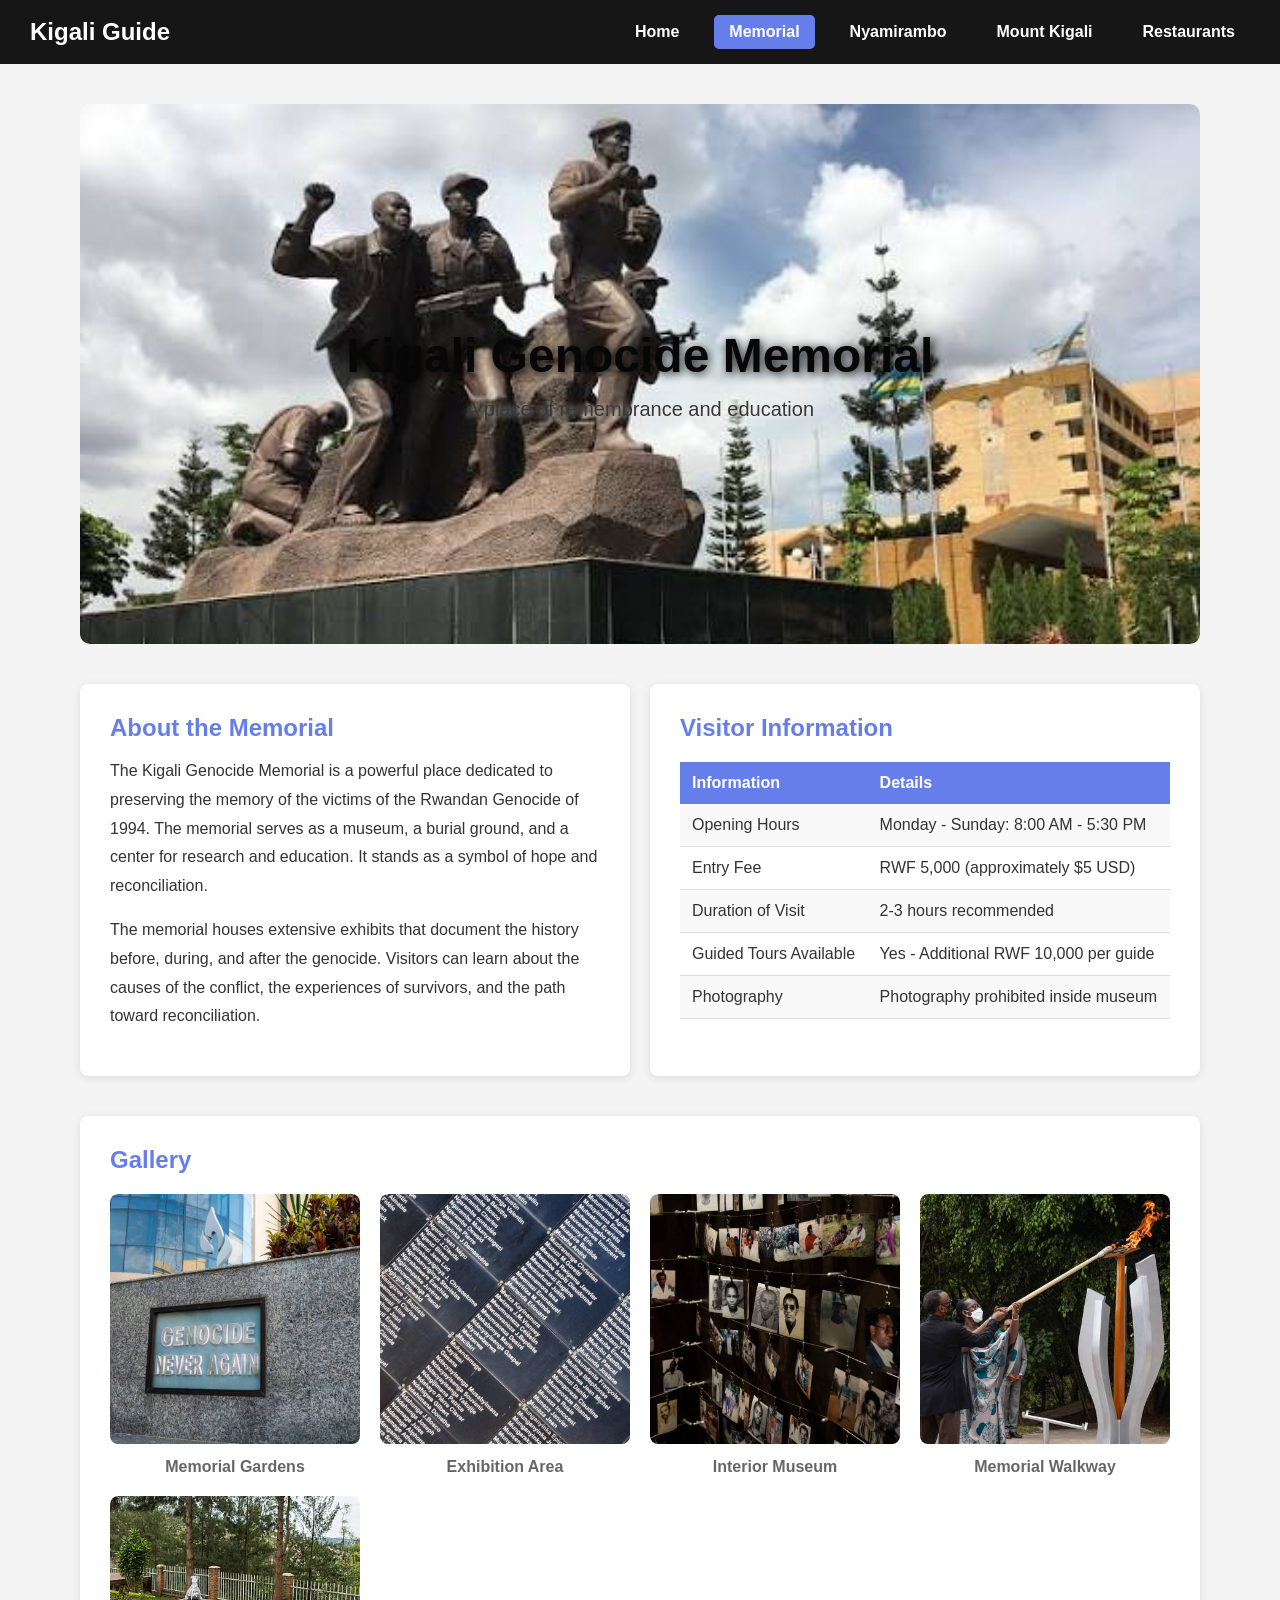
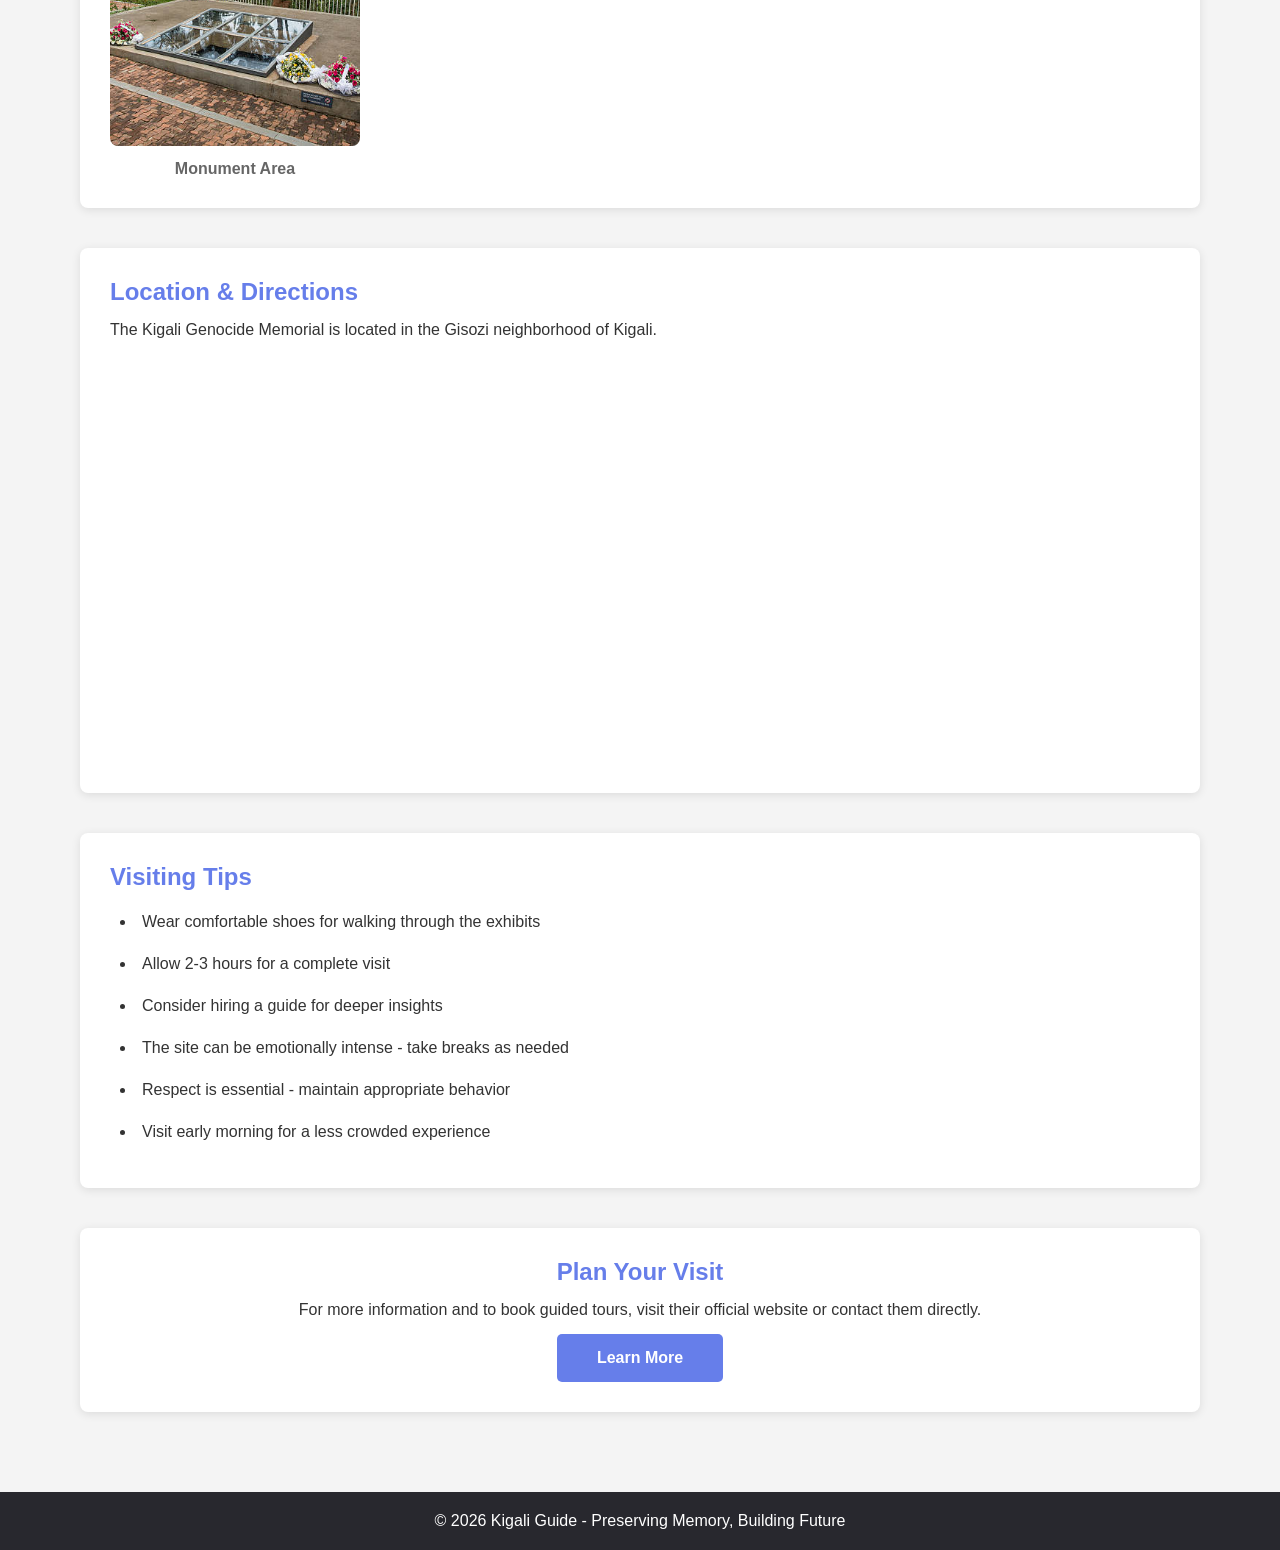
==== memorial.html @ f2fc0da9 "Add memorial page with styling" ====
<!DOCTYPE html>
<html lang="en">
<head>
    <meta charset="UTF-8">
    <meta name="viewport" content="width=device-width, initial-scale=1.0">
    <title>Kigali Genocide Memorial - Kigali Guide</title>
    <link rel="stylesheet" href="memorial.css">
</head>
<body>

<div class="page-container">

    <nav>
        <h2>Kigali Guide</h2>
        <div class="links">
            <a href="index.html">Home</a>
            <a href="memorial.html" class="active">Memorial</a>
            <a href="nyamirambo.html">Nyamirambo</a>
            <a href="mount.html">Mount Kigali</a>
            <a href="restaurants.html">Restaurants</a>
        </div>
    </nav>

    <main class="memorial-content">
        <section class="hero">
            <h1>Kigali Genocide Memorial</h1>
            <p>A place of remembrance and education</p>
        </section>

        <div class="sections-row">
        <section class="content-section">
            <h2>About the Memorial</h2>
            <p>The Kigali Genocide Memorial is a powerful place dedicated to preserving the memory of the victims of the Rwandan Genocide of 1994. The memorial serves as a museum, a burial ground, and a center for research and education. It stands as a symbol of hope and reconciliation.</p>
            <p>The memorial houses extensive exhibits that document the history before, during, and after the genocide. Visitors can learn about the causes of the conflict, the experiences of survivors, and the path toward reconciliation.</p>
        </section>

        <section class="info-section">
            <h2>Visitor Information</h2>
            <table class="info-table">
                <tr>
                    <th>Information</th>
                    <th>Details</th>
                </tr>
                <tr>
                    <td>Opening Hours</td>
                    <td>Monday - Sunday: 8:00 AM - 5:30 PM</td>
                </tr>
                <tr>
                    <td>Entry Fee</td>
                    <td>RWF 5,000 (approximately $5 USD)</td>
                </tr>
                <tr>
                    <td>Duration of Visit</td>
                    <td>2-3 hours recommended</td>
                </tr>
                <tr>
                    <td>Guided Tours Available</td>
                    <td>Yes - Additional RWF 10,000 per guide</td>
                </tr>
                <tr>
                    <td>Photography</td>
                    <td>Photography prohibited inside museum</td>
                </tr>
            </table>
        </section>
        </div>

        <section class="image-gallery">
            <h2>Gallery</h2>
            <div class="gallery-grid">
                <div class="gallery-item">
                    <img src="images/memorial2-image.jpg" alt="Memorial gardens">
                    <p>Memorial Gardens</p>
                </div>
                <div class="gallery-item">
                    <img src="images/memorial3-image.jpg" alt="Exhibit hall">
                    <p>Exhibition Area</p>
                </div>
                <div class="gallery-item">
                    <img src="images/memorial4-image.jpg" alt="Memorial interior">
                    <p>Interior Museum</p>
                </div>
                <div class="gallery-item">
                    <img src="images/memorial5-image.jpg" alt="Memorial walkway">
                    <p>Memorial Walkway</p>
                </div>
                <div class="gallery-item">
                    <img src="images/memorial6-image.jpg" alt="Memorial monument">
                    <p>Monument Area</p>
                </div>
            </div>
        </section>

        <section class="location-section">
            <h2>Location & Directions</h2>
            <p>The Kigali Genocide Memorial is located in the Gisozi neighborhood of Kigali.</p>
            <iframe src="https://www.google.com/maps/embed?pb=!1m18!1m12!1m3!1d3987.4514706929907!2d30.05989!3d-1.954!2m3!1f0!2f0!3f0!3m2!1i1024!2i768!4f13.1!3m3!1m2!1s0x19d640d7e8fb5d49%3A0x79c8e7eca08e4d32!2sKigali%20Genocide%20Memorial!5e0!3m2!1sen!2srw!4v1640000000000" width="100%" height="400" style="border:0;" allowfullscreen="" loading="lazy"></iframe>
        </section>

        <section class="visiting-tips">
            <h2>Visiting Tips</h2>
            <ul class="tips-list">
                <li>Wear comfortable shoes for walking through the exhibits</li>
                <li>Allow 2-3 hours for a complete visit</li>
                <li>Consider hiring a guide for deeper insights</li>
                <li>The site can be emotionally intense - take breaks as needed</li>
                <li>Respect is essential - maintain appropriate behavior</li>
                <li>Visit early morning for a less crowded experience</li>
            </ul>
        </section>

        <section class="cta-section">
            <h2>Plan Your Visit</h2>
            <p>For more information and to book guided tours, visit their official website or contact them directly.</p>
            <a href="https://www.kigaligenocidememorial.rw/" target="_blank" class="cta-btn">Learn More</a>
        </section>
    </main>

    <footer>
        <p>© 2026 Kigali Guide - Preserving Memory, Building Future</p>
    </footer>

</div>

</body>
</html>
---- memorial.css ----
* {
    margin: 0;
    padding: 0;
    box-sizing: border-box;
}

body {
    font-family: Arial, sans-serif;
    background-color: #f4f4f4;
    color: #333;
}

html, body {
    height: 100%;
    margin: 0;
}

.page-container {
    display: flex;
    flex-direction: column;
    min-height: 100vh;
}

nav {
    display: flex;
    justify-content: space-between;
    align-items: center;
    background-color: #161617;
    padding: 15px 30px;
}

nav h2 {
    color: white;
    margin: 0;
}

nav .links {
    display: flex;
    gap: 20px;
}

nav a {
    color: white;
    text-decoration: none;
    font-weight: bold;
    padding: 8px 15px;
    border-radius: 5px;
    transition: all 0.3s;
}

nav a:hover {
    color: rgb(133, 186, 222);
    background-color: rgba(133, 186, 222, 0.1);
}

nav a.active {
    background-color: #667eea;
    color: white;
}

main {
    flex: 1;
    padding: 40px;
    max-width: 1200px;
    margin: 0 auto;
    width: 100%;
}

.hero {
    height: 60vh;
    background-image: url("images/memorial8-image.jpeg");
    background-size: cover;
    background-position: top center;
    background-repeat: no-repeat;
    color: white;
    border-radius: 10px;
    margin-bottom: 40px;
    text-align: center;
    display: flex;
    flex-direction: column;
    justify-content: center;
    align-items: center;
}

.hero h1 {
    font-size: 48px;
    margin-bottom: 15px;
    color: #080708;
    text-shadow: 2px 2px 10px rgba(0, 0, 0, 0.9);
}

.hero p {
    font-size: 20px;
    color: #3a3737;
    text-shadow: 1px 1px 6px rgba(255, 255, 255, 0.6);
}

.sections-row {
    display: flex;
    gap: 20px;
    margin-bottom: 40px;
}

.sections-row .content-section,
.sections-row .info-section {
    flex: 1;
    margin-bottom: 0;
}

.content-section {
    background-color: white;
    padding: 30px;
    border-radius: 8px;
    box-shadow: 0 2px 10px rgba(0, 0, 0, 0.1);
    margin-bottom: 40px;
}

.content-section h2 {
    color: #667eea;
    margin-bottom: 15px;
}

.content-section p {
    line-height: 1.8;
    margin-bottom: 15px;
}

.info-section {
    background-color: white;
    padding: 30px;
    border-radius: 8px;
    box-shadow: 0 2px 10px rgba(0, 0, 0, 0.1);
    margin-bottom: 40px;
}

.info-section h2 {
    color: #667eea;
    margin-bottom: 20px;
}

.info-table {
    width: 100%;
    border-collapse: collapse;
    margin-bottom: 20px;
}

.info-table th {
    background-color: #667eea;
    color: white;
    padding: 12px;
    text-align: left;
    font-weight: bold;
}

.info-table td {
    padding: 12px;
    border-bottom: 1px solid #ddd;
}

.info-table tr:nth-child(even) {
    background-color: #f9f9f9;
}

.info-table tr:hover {
    background-color: #f0f0f0;
}

.image-gallery {
    background-color: white;
    padding: 30px;
    border-radius: 8px;
    box-shadow: 0 2px 10px rgba(0, 0, 0, 0.1);
    margin-bottom: 40px;
}

.image-gallery h2 {
    color: #667eea;
    margin-bottom: 20px;
}

.gallery-grid {
    display: grid;
    grid-template-columns: repeat(auto-fit, minmax(250px, 1fr));
    gap: 20px;
}

.gallery-item {
    text-align: center;
    overflow: hidden;
    border-radius: 8px;
}

.gallery-item img {
    width: 100%;
    height: 250px;
    object-fit: cover;
    border-radius: 8px;
    transition: transform 0.3s;
}

.gallery-item img:hover {
    transform: scale(1.05);
}

.placeholder-image {
    background-color: #d3d3d3;
    border: 2px dashed #999;
    border-radius: 8px;
    width: 100%;
    height: 250px;
    display: flex;
    align-items: center;
    justify-content: center;
    color: #999;
    font-size: 18px;
    margin: 10px 0;
}

.gallery-item p {
    margin-top: 10px;
    font-weight: bold;
    color: #666;
}

.location-section {
    background-color: white;
    padding: 30px;
    border-radius: 8px;
    box-shadow: 0 2px 10px rgba(0, 0, 0, 0.1);
    margin-bottom: 40px;
}

.location-section h2 {
    color: #667eea;
    margin-bottom: 15px;
}

.location-section p {
    margin-bottom: 20px;
}

.visiting-tips {
    background-color: white;
    padding: 30px;
    border-radius: 8px;
    box-shadow: 0 2px 10px rgba(0, 0, 0, 0.1);
    margin-bottom: 40px;
}

.visiting-tips h2 {
    color: #667eea;
    margin-bottom: 15px;
}

.tips-list {
    list-style-position: inside;
    line-height: 2;
}

.tips-list li {
    margin-bottom: 10px;
    padding-left: 10px;
}

.cta-section {
    background-color: white;
    padding: 30px;
    border-radius: 8px;
    box-shadow: 0 2px 10px rgba(0, 0, 0, 0.1);
    text-align: center;
    margin-bottom: 40px;
}

.cta-section h2 {
    color: #667eea;
    margin-bottom: 15px;
}

.cta-btn {
    display: inline-block;
    background-color: #667eea;
    color: white;
    padding: 15px 40px;
    border-radius: 5px;
    text-decoration: none;
    font-weight: bold;
    transition: background-color 0.3s;
    margin-top: 15px;
}

.cta-btn:hover {
    background-color: #764ba2;
}

footer {
    margin-top: auto;
    background-color: #28282e;
    color: white;
    text-align: center;
    padding: 20px;
}

@media (max-width: 768px) {
    nav {
        flex-direction: column;
        gap: 15px;
    }
    
    nav .links {
        flex-wrap: wrap;
        justify-content: center;
    }
    
    main {
        padding: 20px;
    }
    
    .hero {
        padding: 40px 20px;
    }
    
    .hero h1 {
        font-size: 32px;
    }
    
    .gallery-grid {
        grid-template-columns: 1fr;
    }

    .sections-row {
        flex-direction: column;
    }
}
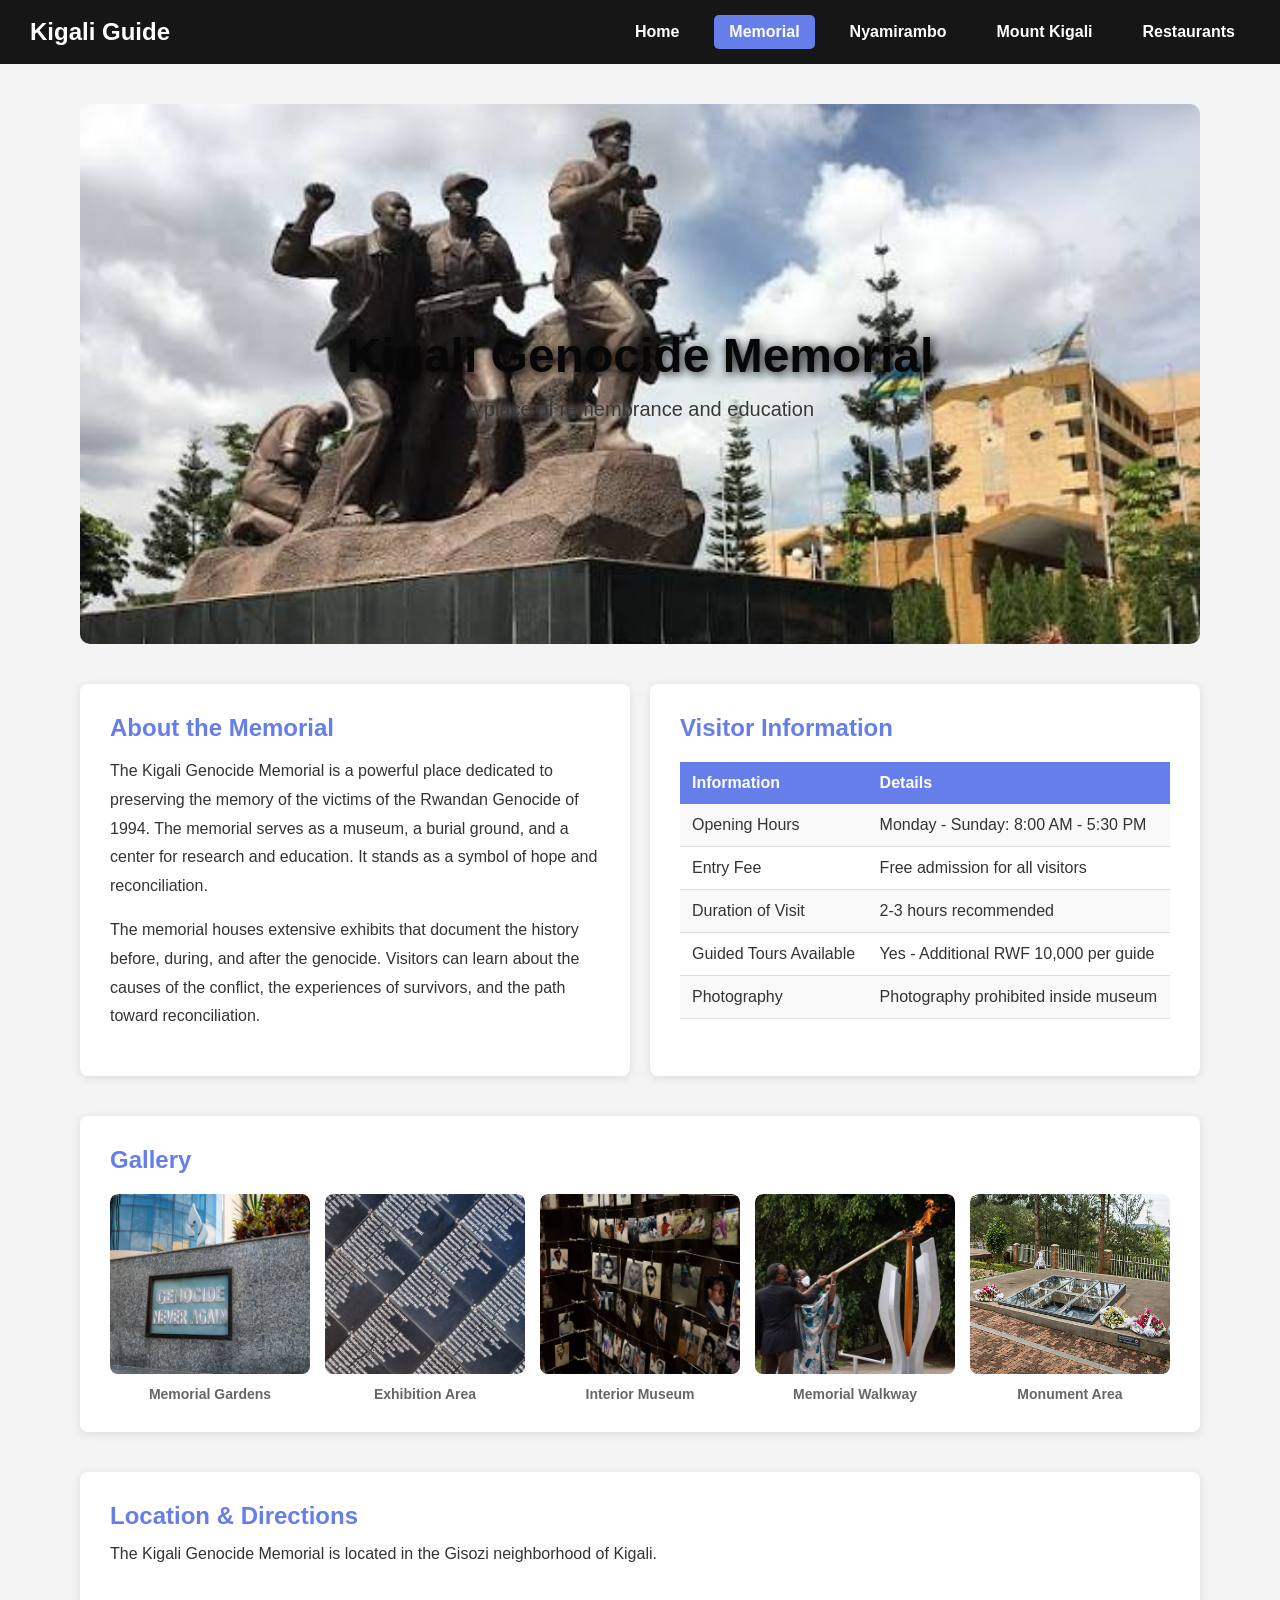
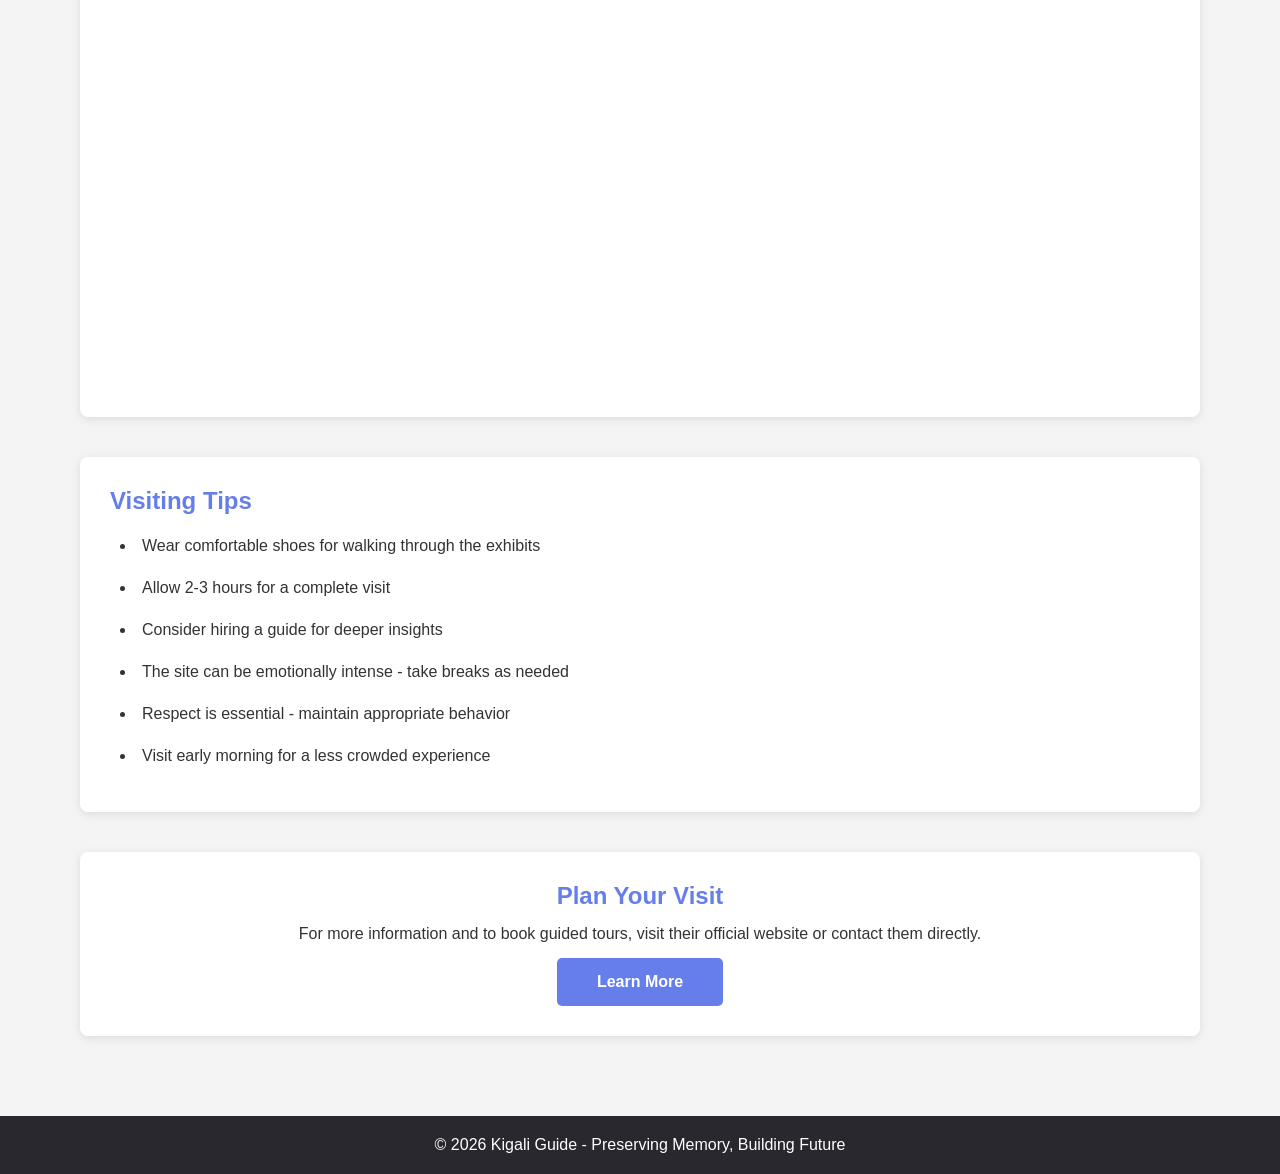
==== commit 9a424ff1: "i made some changes" ====
--- a/memorial.html
+++ b/memorial.html
@@ -5,6 +5,7 @@
     <meta name="viewport" content="width=device-width, initial-scale=1.0">
     <title>Kigali Genocide Memorial - Kigali Guide</title>
     <link rel="stylesheet" href="memorial.css">
+    <link rel="stylesheet" href="gallery.css">
 </head>
 <body>
 
@@ -47,7 +48,7 @@
                 </tr>
                 <tr>
                     <td>Entry Fee</td>
-                    <td>RWF 5,000 (approximately $5 USD)</td>
+                    <td>Free admission for all visitors</td>
                 </tr>
                 <tr>
                     <td>Duration of Visit</td>
--- a/gallery.css
+++ b/gallery.css
@@ -0,0 +1,56 @@
+/* Gallery Styles - Universal for all pages */
+.image-gallery {
+    background-color: white;
+    padding: 30px;
+    border-radius: 8px;
+    box-shadow: 0 2px 10px rgba(0, 0, 0, 0.1);
+    margin-bottom: 40px;
+}
+
+.image-gallery h2 {
+    color: #667eea;
+    margin-bottom: 20px;
+}
+
+.gallery-grid {
+    display: grid;
+    grid-template-columns: repeat(auto-fit, minmax(200px, 1fr));
+    gap: 15px;
+}
+
+.gallery-item {
+    text-align: center;
+    overflow: hidden;
+    border-radius: 8px;
+}
+
+.gallery-item img {
+    width: 100%;
+    height: 180px;
+    object-fit: cover;
+    border-radius: 8px;
+    transition: transform 0.3s, box-shadow 0.3s;
+}
+
+.gallery-item img:hover {
+    transform: scale(1.05);
+    box-shadow: 0 4px 15px rgba(0, 0, 0, 0.3);
+}
+
+.gallery-item p {
+    margin-top: 8px;
+    font-weight: bold;
+    color: #666;
+    font-size: 14px;
+}
+
+@media (max-width: 768px) {
+    .gallery-grid {
+        grid-template-columns: repeat(auto-fit, minmax(150px, 1fr));
+        gap: 10px;
+    }
+    
+    .gallery-item img {
+        height: 150px;
+    }
+}
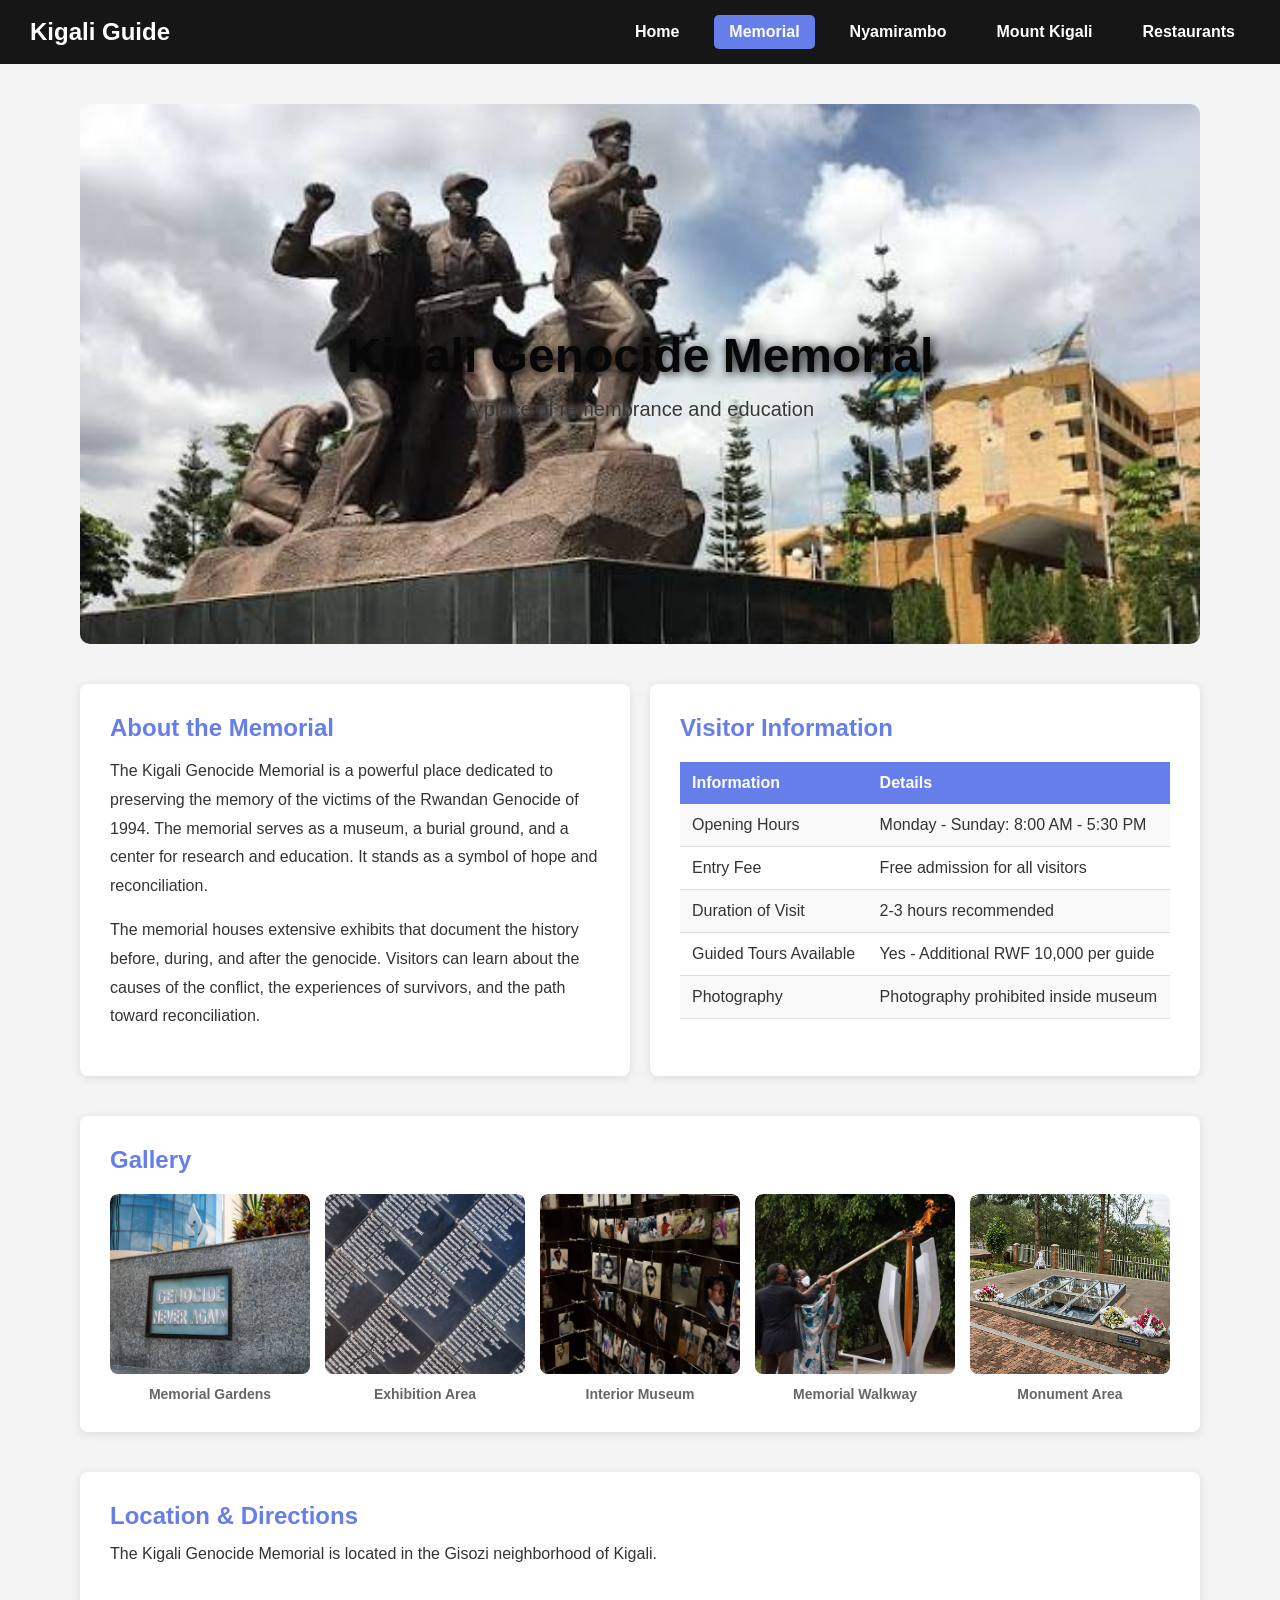
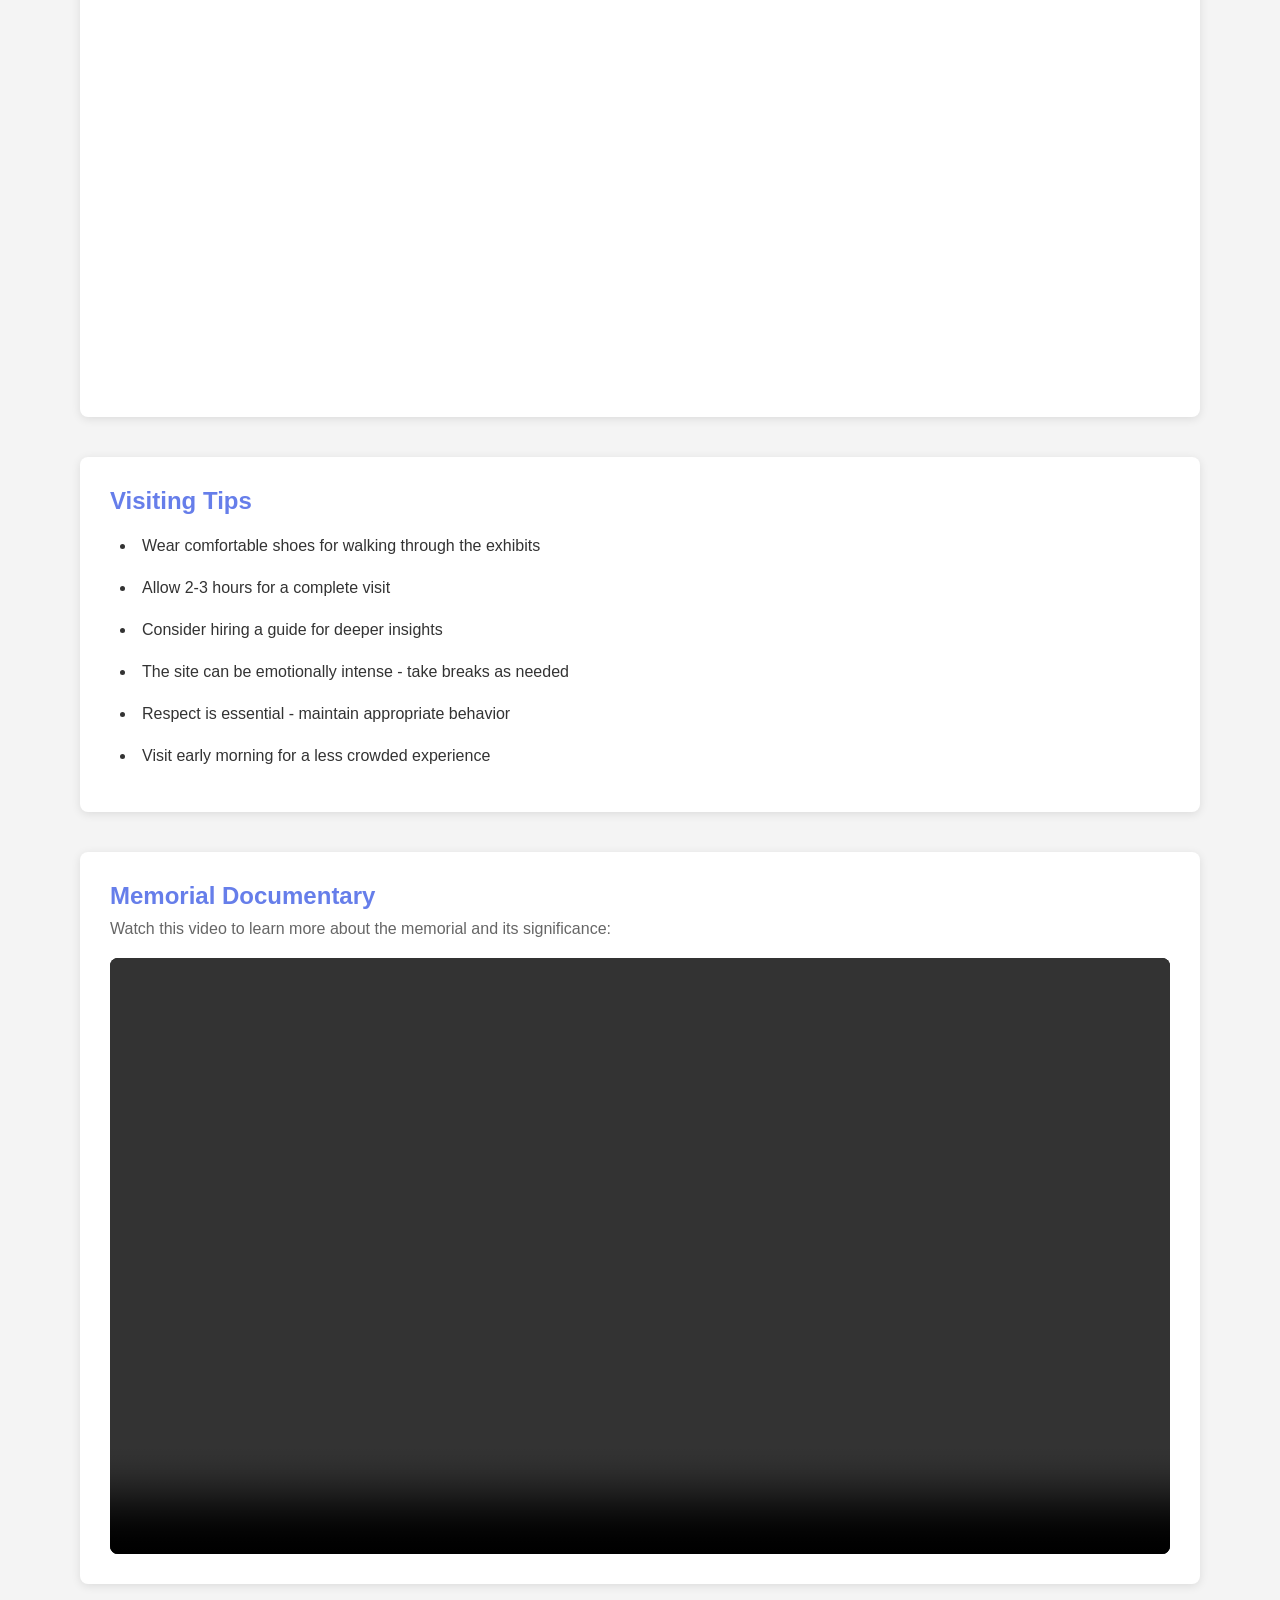
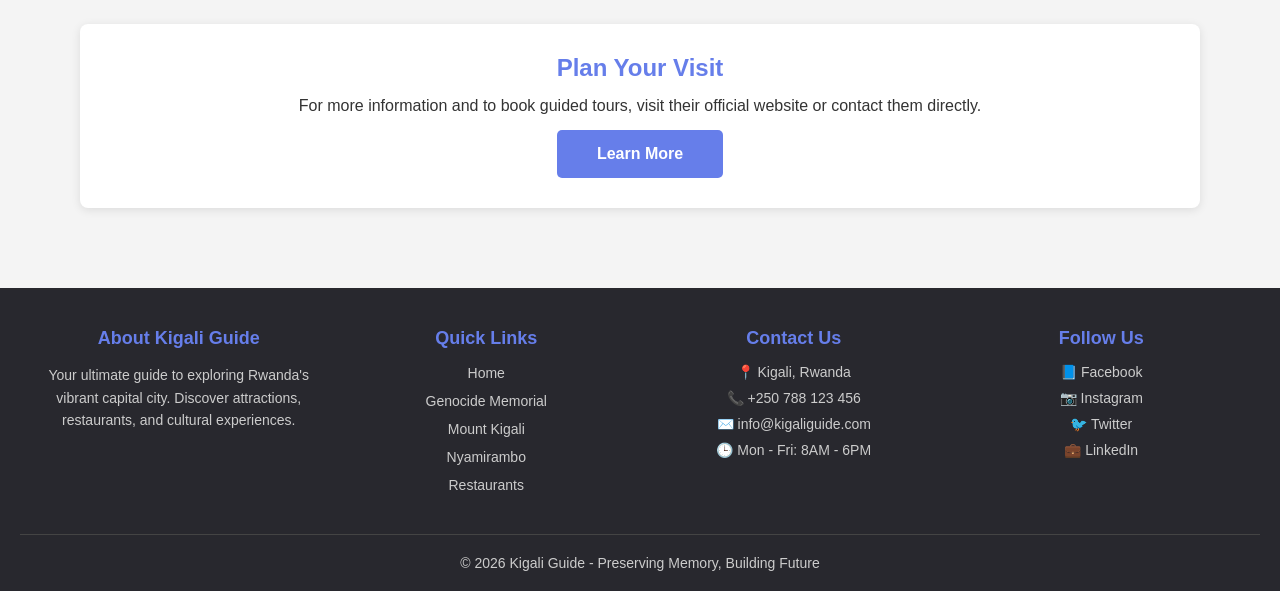
==== commit d5f5d777: "i made some changes" ====
--- a/memorial.html
+++ b/memorial.html
@@ -5,7 +5,6 @@
     <meta name="viewport" content="width=device-width, initial-scale=1.0">
     <title>Kigali Genocide Memorial - Kigali Guide</title>
     <link rel="stylesheet" href="memorial.css">
-    <link rel="stylesheet" href="gallery.css">
 </head>
 <body>
 
@@ -110,6 +109,17 @@
             </ul>
         </section>
 
+        <section class="video-section">
+            <h2>Memorial Documentary</h2>
+            <p>Watch this video to learn more about the memorial and its significance:</p>
+            <div class="video-container">
+                <video width="100%" height="400" controls>
+                    <source src="video/memorial-video.mp4" type="video/mp4">
+                    Your browser does not support the video tag.
+                </video>
+            </div>
+        </section>
+
         <section class="cta-section">
             <h2>Plan Your Visit</h2>
             <p>For more information and to book guided tours, visit their official website or contact them directly.</p>
@@ -118,7 +128,46 @@
     </main>
 
     <footer>
-        <p>© 2026 Kigali Guide - Preserving Memory, Building Future</p>
+        <div class="footer-content">
+            <div class="footer-section">
+                <h3>About Kigali Guide</h3>
+                <p>Your ultimate guide to exploring Rwanda's vibrant capital city. Discover attractions, restaurants, and cultural experiences.</p>
+            </div>
+            
+            <div class="footer-section">
+                <h3>Quick Links</h3>
+                <ul class="footer-links">
+                    <li><a href="index.html">Home</a></li>
+                    <li><a href="memorial.html">Genocide Memorial</a></li>
+                    <li><a href="mount.html">Mount Kigali</a></li>
+                    <li><a href="nyamirambo.html">Nyamirambo</a></li>
+                    <li><a href="restaurants.html">Restaurants</a></li>
+                </ul>
+            </div>
+            
+            <div class="footer-section">
+                <h3>Contact Us</h3>
+                <ul class="footer-contact">
+                    <li>📍 Kigali, Rwanda</li>
+                    <li>📞 +250 788 123 456</li>
+                    <li>✉️ info@kigaliguide.com</li>
+                    <li>🕒 Mon - Fri: 8AM - 6PM</li>
+                </ul>
+            </div>
+            
+            <div class="footer-section">
+                <h3>Follow Us</h3>
+                <div class="social-media">
+                    <a href="#" class="social-icon">📘 Facebook</a>
+                    <a href="#" class="social-icon">📷 Instagram</a>
+                    <a href="#" class="social-icon">🐦 Twitter</a>
+                    <a href="#" class="social-icon">💼 LinkedIn</a>
+                </div>
+            </div>
+        </div>
+        <div class="footer-bottom">
+            <p>© 2026 Kigali Guide - Preserving Memory, Building Future</p>
+        </div>
     </footer>
 
 </div>
--- a/memorial.css
+++ b/memorial.css
@@ -180,8 +180,8 @@
 
 .gallery-grid {
     display: grid;
-    grid-template-columns: repeat(auto-fit, minmax(250px, 1fr));
-    gap: 20px;
+    grid-template-columns: repeat(auto-fit, minmax(200px, 1fr));
+    gap: 15px;
 }
 
 .gallery-item {
@@ -192,34 +192,22 @@
 
 .gallery-item img {
     width: 100%;
-    height: 250px;
+    height: 180px;
     object-fit: cover;
     border-radius: 8px;
-    transition: transform 0.3s;
+    transition: transform 0.3s, box-shadow 0.3s;
 }
 
 .gallery-item img:hover {
     transform: scale(1.05);
-}
-
-.placeholder-image {
-    background-color: #d3d3d3;
-    border: 2px dashed #999;
-    border-radius: 8px;
-    width: 100%;
-    height: 250px;
-    display: flex;
-    align-items: center;
-    justify-content: center;
-    color: #999;
-    font-size: 18px;
-    margin: 10px 0;
+    box-shadow: 0 4px 15px rgba(0, 0, 0, 0.3);
 }
 
 .gallery-item p {
-    margin-top: 10px;
+    margin-top: 8px;
     font-weight: bold;
     color: #666;
+    font-size: 14px;
 }
 
 .location-section {
@@ -331,3 +319,133 @@
         flex-direction: column;
     }
 }
+
+
+/* Enhanced Footer Styles */
+footer {
+    margin-top: auto;
+    background-color: #28282e;
+    color: white;
+    padding: 40px 20px 20px 20px;
+}
+
+.footer-content {
+    max-width: 1200px;
+    margin: 0 auto;
+    display: grid;
+    grid-template-columns: repeat(auto-fit, minmax(250px, 1fr));
+    gap: 30px;
+    margin-bottom: 30px;
+}
+
+.footer-section h3 {
+    color: #667eea;
+    margin-bottom: 15px;
+    font-size: 18px;
+}
+
+.footer-section p {
+    line-height: 1.6;
+    font-size: 14px;
+    color: #ccc;
+}
+
+.footer-links {
+    list-style: none;
+    padding: 0;
+    margin: 0;
+}
+
+.footer-links li {
+    margin-bottom: 10px;
+}
+
+.footer-links a {
+    color: #ccc;
+    text-decoration: none;
+    font-size: 14px;
+    transition: color 0.3s;
+}
+
+.footer-links a:hover {
+    color: #667eea;
+}
+
+.footer-contact {
+    list-style: none;
+    padding: 0;
+    margin: 0;
+}
+
+.footer-contact li {
+    margin-bottom: 10px;
+    font-size: 14px;
+    color: #ccc;
+}
+
+.social-media {
+    display: flex;
+    flex-direction: column;
+    gap: 10px;
+}
+
+.social-icon {
+    color: #ccc;
+    text-decoration: none;
+    font-size: 14px;
+    transition: color 0.3s;
+    display: inline-block;
+}
+
+.social-icon:hover {
+    color: #667eea;
+}
+
+.footer-bottom {
+    text-align: center;
+    padding-top: 20px;
+    border-top: 1px solid #444;
+}
+
+.footer-bottom p {
+    margin: 0;
+    font-size: 14px;
+    color: #ccc;
+}
+
+
+.video-section {
+    background-color: white;
+    padding: 30px;
+    border-radius: 8px;
+    box-shadow: 0 2px 10px rgba(0, 0, 0, 0.1);
+    margin-bottom: 40px;
+}
+
+.video-section h2 {
+    color: #667eea;
+    margin-bottom: 10px;
+}
+
+.video-section p {
+    margin-bottom: 20px;
+    color: #666;
+}
+
+.video-container {
+    width: 100%;
+    background-color: #000;
+    border-radius: 8px;
+    overflow: hidden;
+    position: relative;
+    padding-bottom: 56.25%; /* 16:9 aspect ratio */
+}
+
+.video-container video {
+    position: absolute;
+    top: 0;
+    left: 0;
+    width: 100%;
+    height: 100%;
+    object-fit: cover;
+}
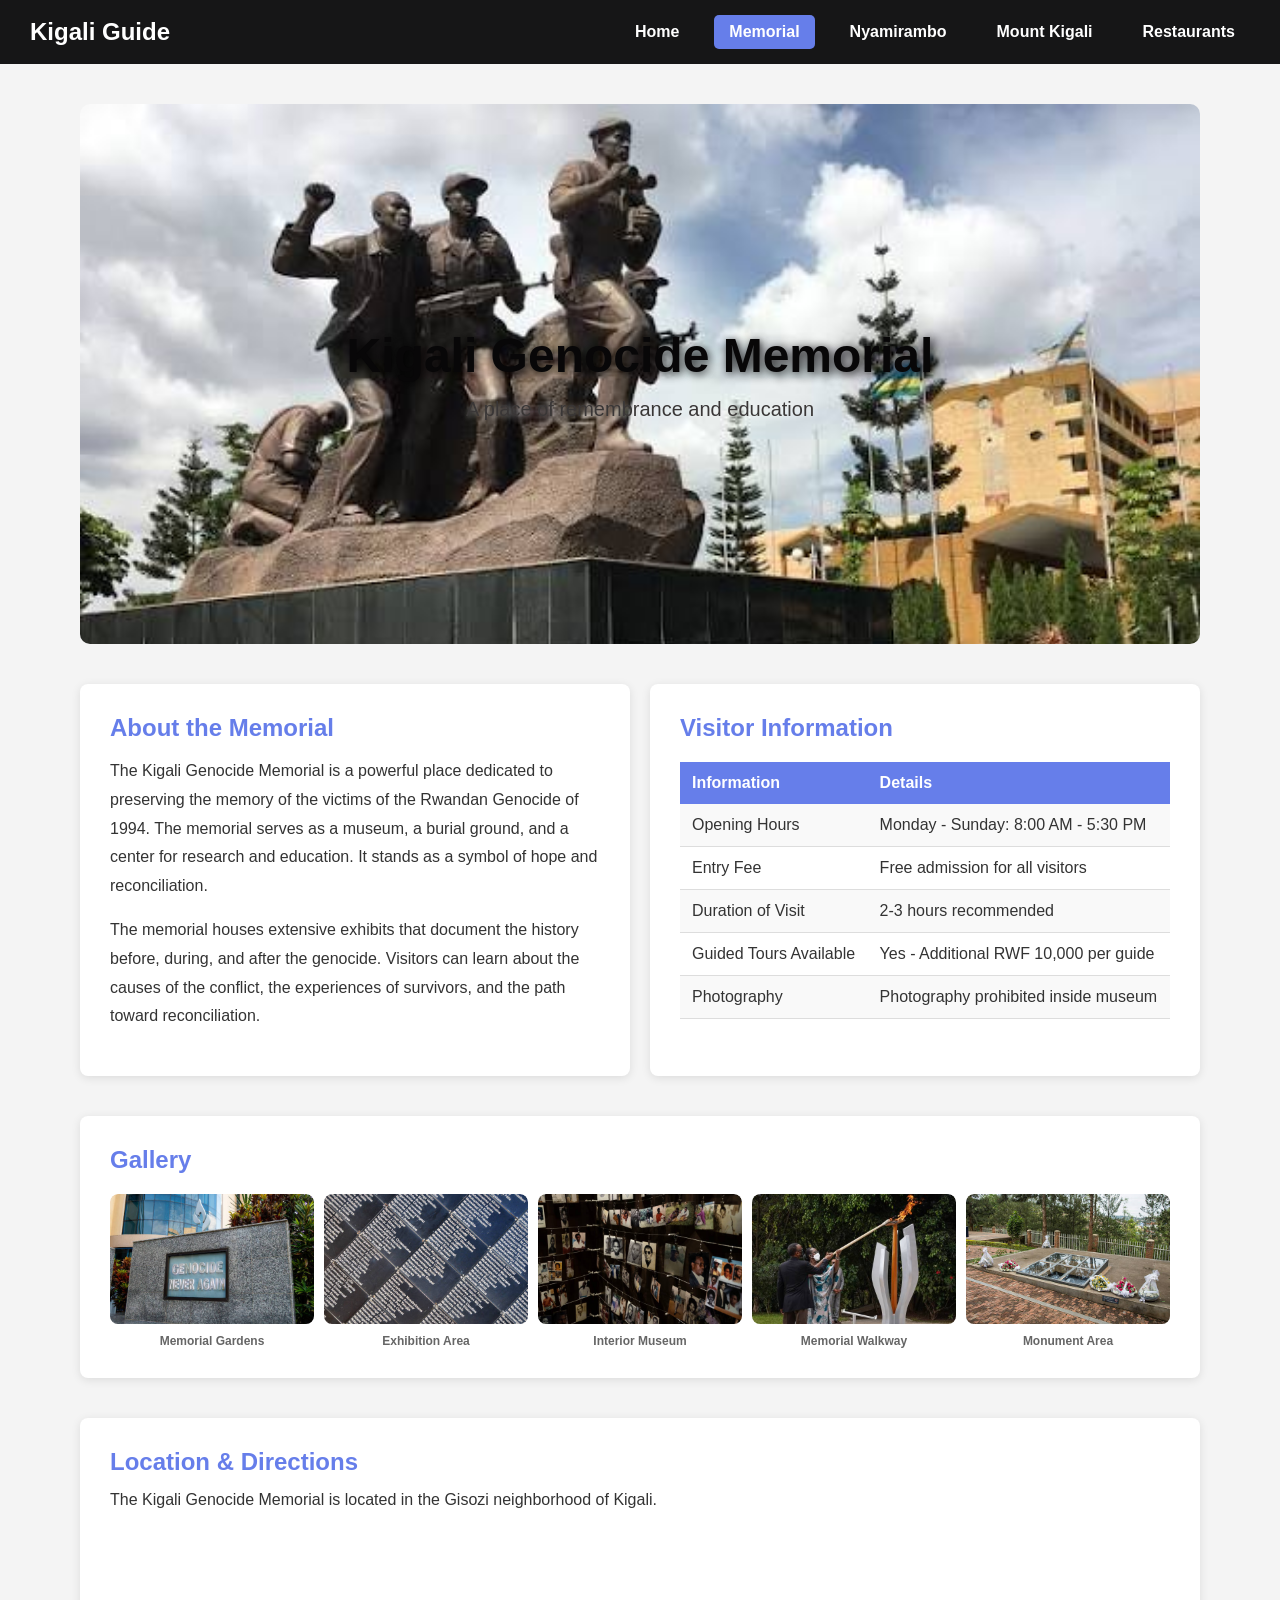
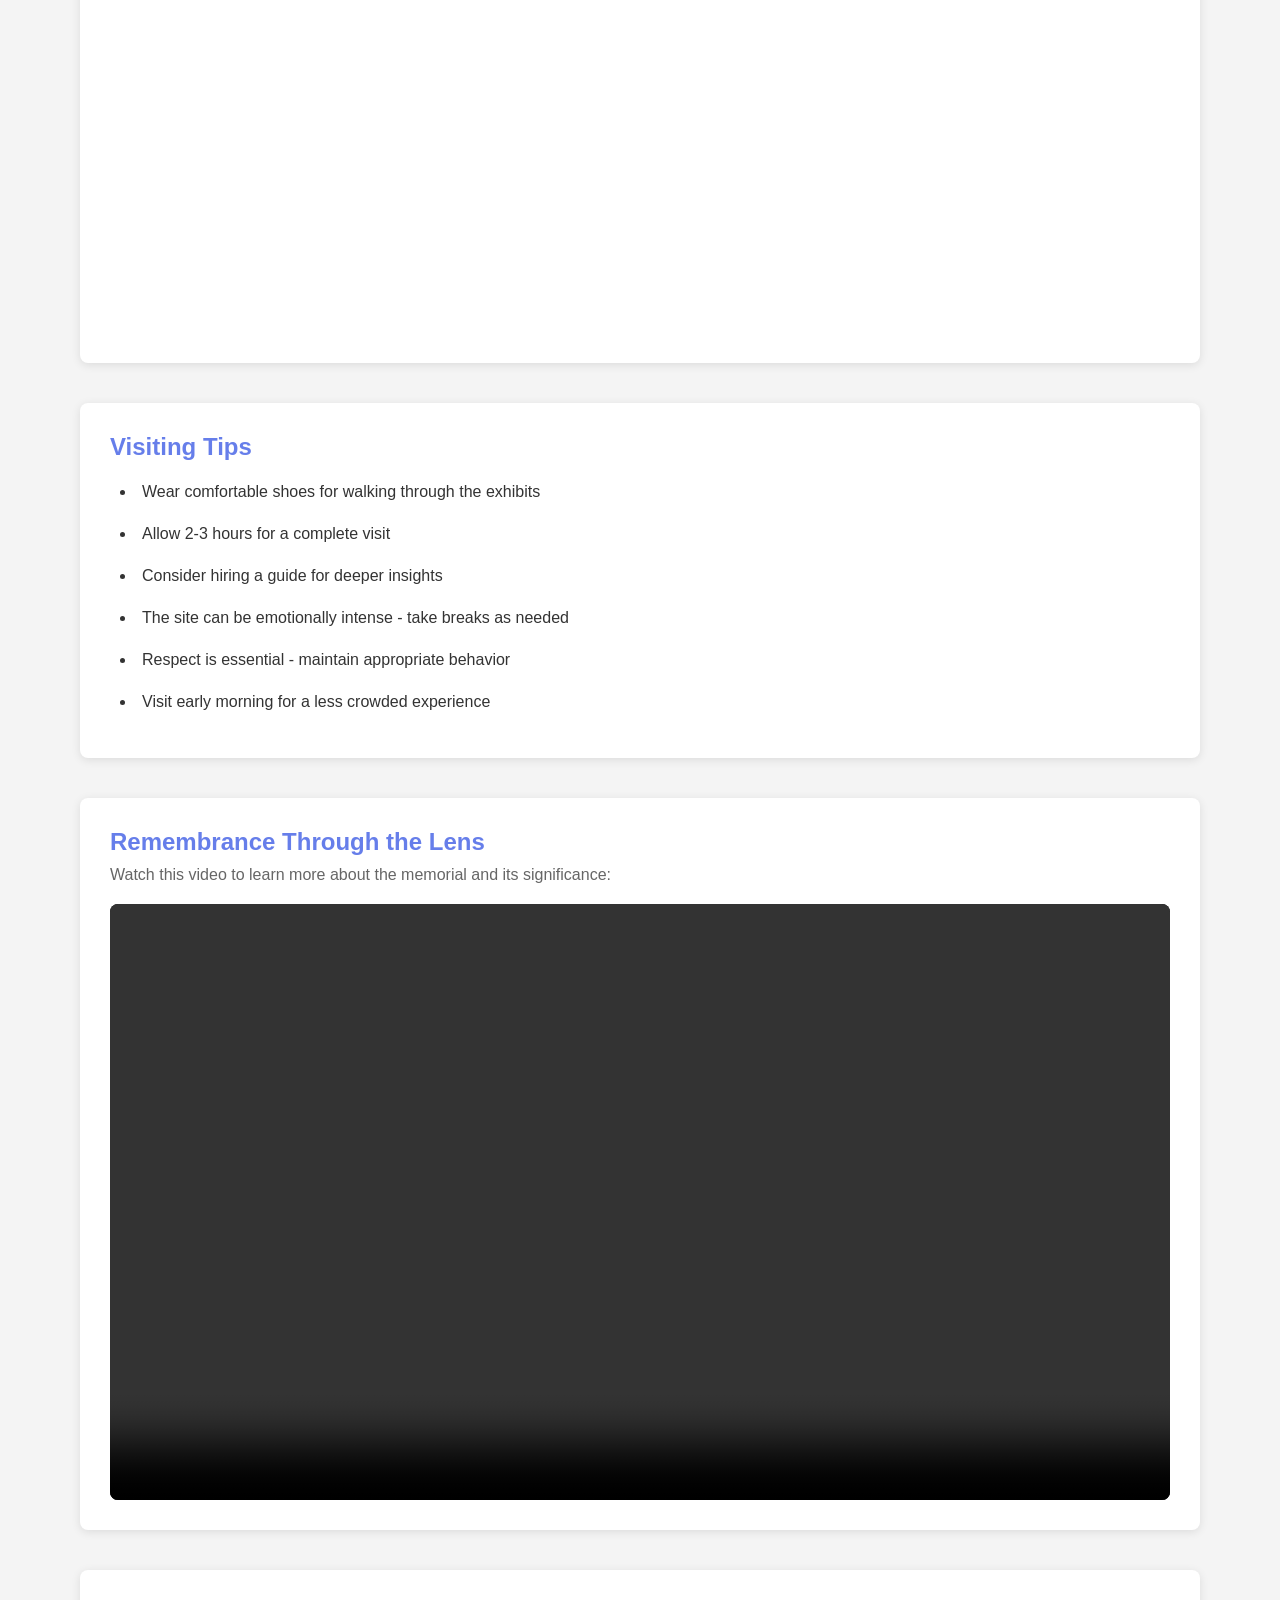
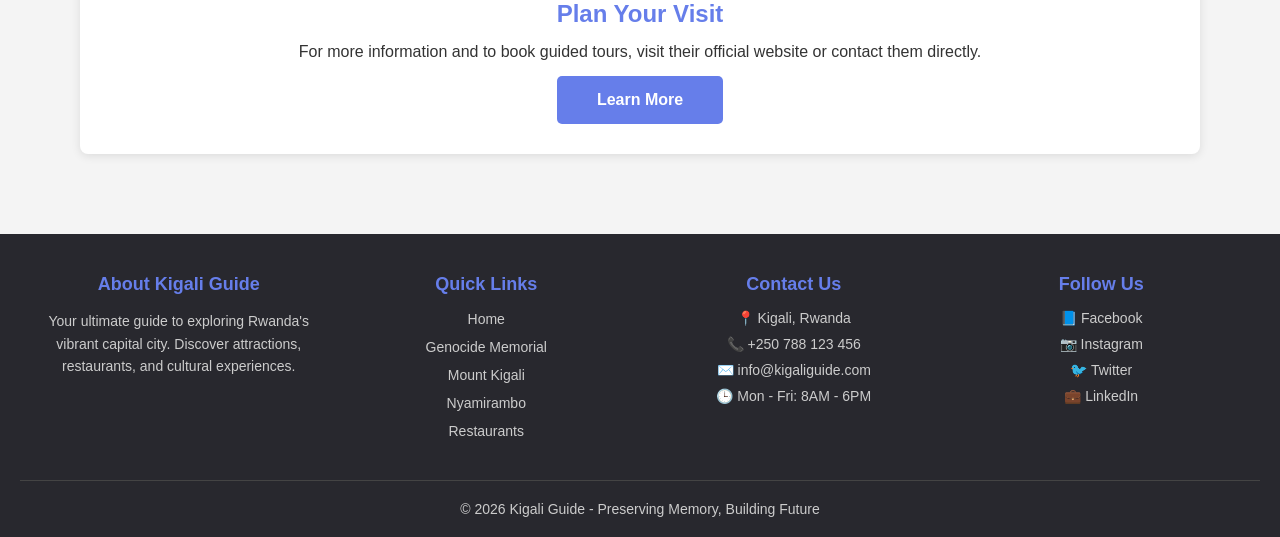
==== commit d2230222: "i updatedrestourant and memorial pages" ====
--- a/memorial.html
+++ b/memorial.html
@@ -110,7 +110,7 @@
         </section>
 
         <section class="video-section">
-            <h2>Memorial Documentary</h2>
+            <h2>Remembrance Through the Lens</h2>
             <p>Watch this video to learn more about the memorial and its significance:</p>
             <div class="video-container">
                 <video width="100%" height="400" controls>
--- a/memorial.css
+++ b/memorial.css
@@ -179,20 +179,23 @@
 }
 
 .gallery-grid {
-    display: grid;
-    grid-template-columns: repeat(auto-fit, minmax(200px, 1fr));
-    gap: 15px;
+    display: flex;
+    flex-direction: row;
+    gap: 10px;
+    overflow-x: auto;
 }
 
 .gallery-item {
     text-align: center;
     overflow: hidden;
     border-radius: 8px;
+    flex: 1;
+    min-width: 130px;
 }
 
 .gallery-item img {
     width: 100%;
-    height: 180px;
+    height: 130px;
     object-fit: cover;
     border-radius: 8px;
     transition: transform 0.3s, box-shadow 0.3s;
@@ -204,10 +207,10 @@
 }
 
 .gallery-item p {
-    margin-top: 8px;
+    margin-top: 6px;
     font-weight: bold;
     color: #666;
-    font-size: 14px;
+    font-size: 12px;
 }
 
 .location-section {
@@ -312,7 +315,7 @@
     }
     
     .gallery-grid {
-        grid-template-columns: 1fr;
+        flex-wrap: wrap;
     }
 
     .sections-row {
@@ -321,7 +324,6 @@
 }
 
 
-/* Enhanced Footer Styles */
 footer {
     margin-top: auto;
     background-color: #28282e;
@@ -333,7 +335,7 @@
     max-width: 1200px;
     margin: 0 auto;
     display: grid;
-    grid-template-columns: repeat(auto-fit, minmax(250px, 1fr));
+    grid-template-columns: repeat(4, 1fr);
     gap: 30px;
     margin-bottom: 30px;
 }
@@ -438,7 +440,7 @@
     border-radius: 8px;
     overflow: hidden;
     position: relative;
-    padding-bottom: 56.25%; /* 16:9 aspect ratio */
+    padding-bottom: 56.25%;
 }
 
 .video-container video {
@@ -449,3 +451,83 @@
     height: 100%;
     object-fit: cover;
 }
+
+
+@media (max-width: 768px) {
+    nav {
+        flex-direction: column;
+        gap: 15px;
+        padding: 15px;
+    }
+    
+    nav .links {
+        flex-wrap: wrap;
+        justify-content: center;
+        gap: 10px;
+    }
+    
+    nav a {
+        font-size: 14px;
+        padding: 6px 12px;
+    }
+    
+    main {
+        padding: 20px 15px;
+    }
+    
+    .hero {
+        height: 40vh;
+        padding: 30px 20px;
+    }
+    
+    .hero h1 {
+        font-size: 32px;
+    }
+    
+    .hero p {
+        font-size: 16px;
+    }
+    
+    .sections-row {
+        flex-direction: column;
+        gap: 20px;
+    }
+    
+    .content-section,
+    .info-section,
+    .image-gallery,
+    .location-section,
+    .visiting-tips,
+    .video-section,
+    .cta-section {
+        padding: 20px;
+    }
+    
+    .gallery-grid {
+        flex-wrap: wrap;
+    }
+    
+    .gallery-item {
+        min-width: 120px;
+        flex: 1 1 120px;
+    }
+    
+    .info-table {
+        font-size: 14px;
+    }
+    
+    .info-table th,
+    .info-table td {
+        padding: 8px;
+    }
+}
+
+@media (max-width: 480px) {
+    .hero h1 {
+        font-size: 28px;
+    }
+    
+    .gallery-grid {
+        flex-wrap: wrap;
+    }
+}
